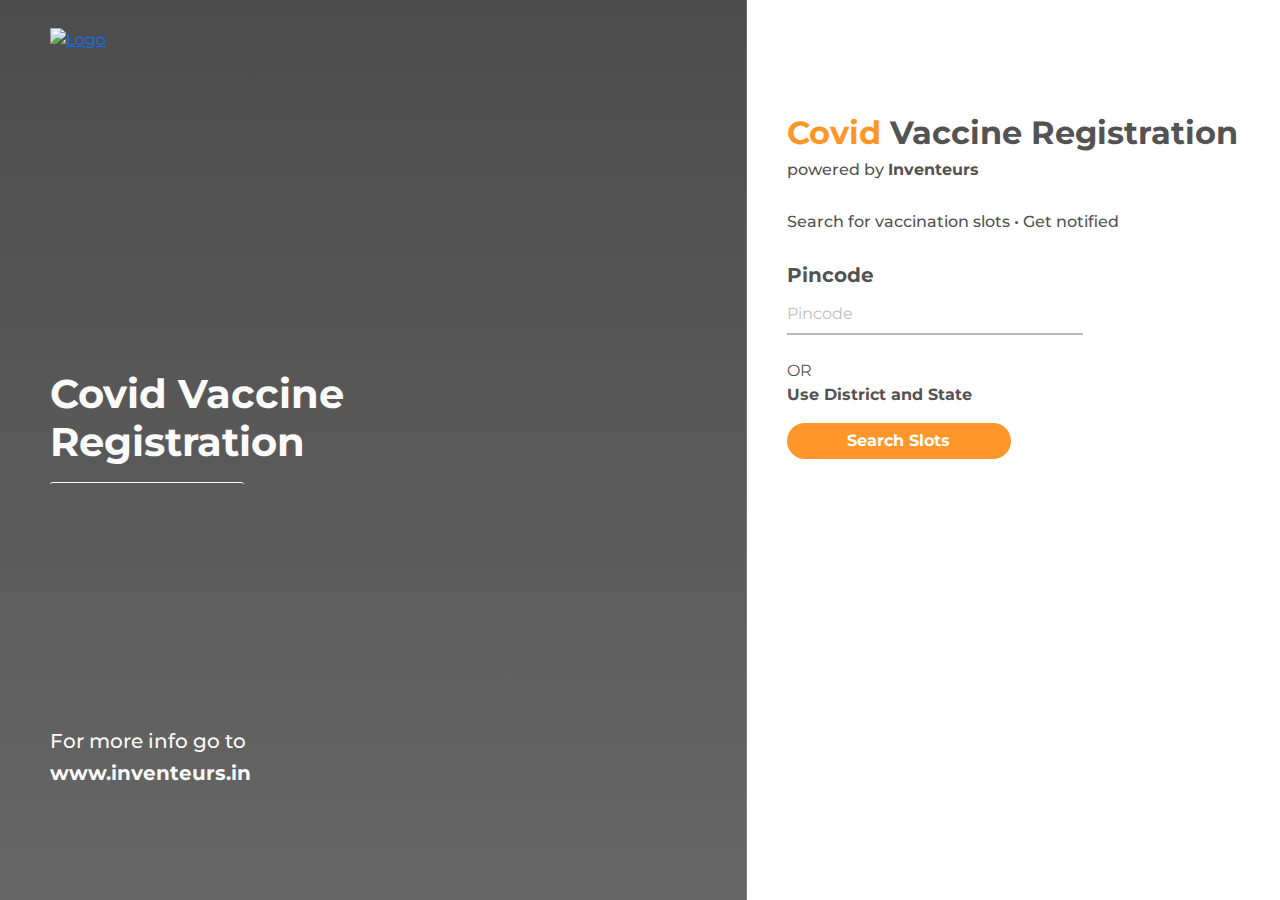
==== public/index.html @ efff8d2d "State_result_working" ====
<!DOCTYPE html>
<html lang="en">
<head>
    <meta charset="UTF-8">
    <meta http-equiv="X-UA-Compatible" content="IE=edge">
    <meta name="viewport" content="width=device-width, initial-scale=1.0">
    <title>CheckforVaccine</title>
    <link rel="stylesheet" href="./index.css">
    <!-- BOOTSTRAP -->
    <link href="https://cdn.jsdelivr.net/npm/bootstrap@5.0.0/dist/css/bootstrap.min.css" rel="stylesheet">
    <script src="https://cdn.jsdelivr.net/npm/@popperjs/core@2.9.2/dist/umd/popper.min.js"></script>
    <script src="https://cdn.jsdelivr.net/npm/bootstrap@5.0.0/dist/js/bootstrap.min.js"></script>
    <!-- FONTS -->
    <link rel="preconnect" href="https://fonts.gstatic.com">
    <link href="https://fonts.googleapis.com/css2?family=Montserrat:wght@400;700&display=swap" rel="stylesheet">
    <script src="https://ajax.googleapis.com/ajax/libs/jquery/3.5.1/jquery.min.js"></script>
    <script src="./index.js" defer></script>
    <!-- FONT KIT -->
    <script src="https://kit.fontawesome.com/d94e9b5196.js" crossorigin="anonymous"></script>
</head>
<body>
    
        <div class="row g-0" id="aa">
            <div class="col-sm-12 col-md-5 col-lg-7  abc">
                <div class="clogo">
                    <a href="www.inventeurs.in">
                        <img src="./inventeurs.svg" alt="Logo">
                    </a>
                </div>
                <div class="ctext">
                    <h1>Covid Vaccine <br>Registration</h1>
                    <hr>
                </div>
                <div class="cinfo">
                    <h5>For more info go to</h5>
                    <h5 ><a id="webid" href="www.inventeurs.in">www.inventeurs.in</a></h5>
                </div>
            </div>
            <div class="col-sm-12 col-md-7 col-lg-5">
                <div class="detail-box">
                    <div class="heading">
                        <div id="backshow" style="display: none;">
                            <a href="./index.html" style="text-decoration: none; color: #535353;"><span><i class="fas fa-arrow-left" style="font-size: 25px; margin-right: 15px;"></i></span></a>
                        </div>
                        <br>
                        <h2><span style="color:#FF9629">Covid</span> Vaccine Registration</h2>
                        <h6>powered by <b>Inventeurs</b></h6>
                        <br>
                        <h6 id="e1">Search for vaccination slots • Get notified</h6>
                        
                        
                    </div>

                    <div id="show" style="display: none;" >
                        
                        <div class="r-uti">
                            <!-- <a href="./index.html" style="text-decoration: none; color: #535353;"><span><i class="fas fa-arrow-left" style="font-size: 25px; margin-right: 15px;"></i></span></a>
                            <br><br> -->
                            <div id="myDIV">
                                <button type="button" class="filter mr-4 mb-3" href="#">18-44</button>
                                <button type="button" class="filter mr-4 mb-3" href="#">45+</button>
                                <button type="button" class="filter mr-4 mb-3" href="#">Covaxin</button>
                                <button type="button" class="filter mb-3" href="#">Covishield</button>
                            </div>
                        
                        </div>

                    </div>

                    <div id="hide">
                        
                        <div class="formm" id="f2">
                            <div class="f-sec justify-content-center">
                                <h5>Pincode</h5>
                                <div class="justify-content-center">
    
                                    <input id="pinc" type="number" placeholder="Pincode" name="Pincode">
                                </div>
                            </div>
                            
                             <!-- ---------------FOR NO SLOTS------------------ -->
                             <div id="warn" style="display: none;">
                                
                                <p style="font-size: 0.8em; margin-bottom: 0;"><i class="fas fa-times-circle" style="color: #ef4437; margin-right: 10px;"></i>No Slots Available for this pincode.</p>
                                
                            </div>
                            <div id="noti" style="display: none;" onclick="detail()">
                                
                                <p style="font-size: 0.8em; margin-bottom: 0;"><i class="fas fa-bell" style="color: #1565c0; margin-right: 10px;"></i>Notify me when a slot opens up.<i class="fas fa-arrow-right" style="margin-left: 10%;"></i></p>
                                
                            </div>
                            <!-- ------------------------FOR COLLECTING USER INFO--------------------- -->
                            <!-- <div id="info">
                                
                            </div> -->
                            <!-- ---------------------  -->
                            <div class="or">
                            OR
                            <br>
                                <a href="state.html" class="lin">
                                    <b>
                                        Use District and State 
                                    </b>
                                    
                                </a>
                            
                            </div>
                        
                        </div>
                        <div class="d-grid">
                            <button class="btn  cbtn" type="submit" id="search" onclick="test()">Search Slots</button>
                        </div>

                    </div>
                </div>
            </div>
        </div>

        <!-- jQuery first, then Popper.js, then Bootstrap JS -->
    <script src="https://code.jquery.com/jquery-3.1.1.min.js"></script>
    <script>
        function popup(){
            var popp = document.getElementById(f2);
            popp.classList.toggle("show");
        }
        var input = document.getElementById("pinc");
        input.addEventListener("keyup", function(event) {   
        if (event.keyCode === 13) {
        event.preventDefault();
        document.getElementById("search").click();
        }
        });

        // --------------FOR FILTERS BUTTON-----------
        var header = document.getElementById("myDIV");
        var btns = header.getElementsByClassName("filter");
        for (var i = 0; i < btns.length; i++) {
            btns[i].addEventListener("click", function() {
            var current = document.getElementsByClassName("active");
            if (current.length > 0) { 
                current[0].className = current[0].className.replace(" active", "");
            }
        this.className += " active";
        });
}

    </script>
    <!-- <script src="https://code.jquery.com/jquery-3.3.1.min.js" integrity="sha384-q8i/X+965DzO0rT7abK41JStQIAqVgRVzpbzo5smXKp4YfRvH+8abtTE1Pi6jizo" crossorigin="anonymous"></script> -->
    <script src="https://cdnjs.cloudflare.com/ajax/libs/popper.js/1.14.7/umd/popper.min.js" integrity="sha384-UO2eT0CpHqdSJQ6hJty5KVphtPhzWj9WO1clHTMGa3JDZwrnQq4sF86dIHNDz0W1" crossorigin="anonymous"></script>
    <script src="https://stackpath.bootstrapcdn.com/bootstrap/4.3.1/js/bootstrap.min.js" integrity="sha384-JjSmVgyd0p3pXB1rRibZUAYoIIy6OrQ6VrjIEaFf/nJGzIxFDsf4x0xIM+B07jRM" crossorigin="anonymous"></script>
        <script src="https://www.gstatic.com/firebasejs/8.6.0/firebase-app.js"></script>
        <script src="https://www.gstatic.com/firebasejs/8.6.0/firebase-auth.js"></script>
        <script src="https://www.gstatic.com/firebasejs/8.6.0/firebase-database.js"></script>
        <script src="https://www.gstatic.com/firebasejs/8.6.0/firebase-storage.js"></script>
        <script src="./index.js"></script>
</body>
</html>
---- public/index.css ----
@import url('https://fonts.googleapis.com/css2?family=Montserrat:wght@400;700&display=swap');

body {
    background-color: #FAFAFA;
    background-position: center;
    background-repeat: no-repeat;
    background-size: cover;
    /* overflow-y: hidden;
    overflow-x: hidden;  */
    width: 100vw;
    height: 100vh;
    font-family: 'Montserrat', sans-serif !important;
}

#aa{
    height: 100vh;
}

.abc{
    background-image: linear-gradient(rgba(0, 0, 0, 0.7), rgba(0, 0, 0, 0.6)), url("./a1.jpg");
    background-position: center;
    background-repeat: no-repeat;
    background-size: cover;
    height: 100vh;
}
.or{
    margin-top: 1em;
    color: #535353;
}
/* ---------------------------------------RIGHT DIV----------------------------------- */
.detail-box{
    background-image: url(./abc.png);
    height: 100vh;
    width: 100%;
    background-color: #fff;
    border-radius: 0;
    color: white;
    margin: 0 auto;
    padding-top: 10vh;
}

.heading{
    /* padding-top: 1.5em; */
    padding-bottom: 1em;
    color: #535353;
    padding-left: 7.5%;
}
.lin{
    text-decoration: none;
    color:#535353;
}
.lin:hover{
    color: #FF9629;
}
.heading h2{
    font-weight: 700;
}
datalist{
    background-color: #fafafa;
}
.formm{
    /* padding-left: 3em; */
    align-content: center;
    padding-left: 7.5%;
}

.f-sec{
    padding-top: 0.5em;
    padding-bottom: 0.5em;
    
}

.f-sec h5{
    font-weight: 700;
    color: #535353;
}

.f-sec input[type=text]{
    background-color: transparent;
    border: none;
    border-bottom: 2px solid #B9B9B9;
    padding-left: 0px;
    color: #535353;
    width: 60%;
    height: 2.5em;
}
.f-sec input[type=text]:focus{
    background-color: transparent;
    border: none;
    border-bottom: 2px solid #FF9629;
    padding-left: 0px;
    color: #535353;
    width: 60%;
    height: 2.5em;
    -moz-appearance: textfield;
    outline: none;
}

.f-sec input[type=number]{
    background-color: transparent;
    border: none;
    border-bottom: 2px solid #B9B9B9;
    padding-left: 0px;
    color: #535353;
    width: 60%;
    height: 2.5em;
    -moz-appearance: textfield;
}
.f-sec input[type=number]:focus{
    background-color: transparent;
    border: none;
    border-bottom: 2px solid #FF9629;
    padding-left: 0px;
    color: #535353;
    width: 60%;
    height: 2.5em;
    -moz-appearance: textfield;
    outline: none;
}
.ctrbtn{
    display: flex;
    justify-content: center;
}
.f-sec #btn1{
    width: 8em;
    border-radius: 50px;
}

.f-sec #btn2{
    margin-left: 2.5em;
    width: 8em;
    border-radius: 50px;
}

.f-sec #btn3{
    width: 8em;
    border-radius: 50px;
}

.f-sec #btn4{
    margin-left: 2.5em;
    width: 8em;
    border-radius: 50px;
}

#search{
    border-radius: 50px;
    margin-top: 1em;
    width: 14em;
    font-weight: 700;
    background-color: #FF9629;
    color: white;
    border: none;
    box-shadow: none;
}
#search:hover{
    background-color: #f38e21;
    box-shadow: none;
}

.f-sec .cbtn{
    border: none;
    background-color: #6B6974;
    box-shadow: none;
    color: white;
}
 .f-sec .cbtn:hover{
    border: none;
    background-color: #656469;
    color: white;
}

 .f-sec .cbtn:focus{
    border: none;
    box-shadow: none;
    background-color: #FF9629;
    color: white;
    outline: none;

}
.ctext .cbtn{
    border: none;
    background-color: #6B6974;
    box-shadow: none;
    color: white;
    border-radius: 50px;
}
 .ctext .cbtn:hover{
    border: none;
    background-color: #656469;
    color: white;
    border-radius: 50px;
}
 .ctext .cbtn:focus{
    border: none;
    box-shadow: none;
    background-color: #FF9629;
    color: white;
    outline: none;
     border-radius: 50px;

}
 .f-sec .cbtn2{
    border: none;
    background-color: #6B6974;
    box-shadow: none;
    color: white;
}
 .f-sec .cbtn2:hover{
    border: none;
    background-color: #656469;
    color: white;
}

 .f-sec .cbtn2:focus{
    border: none;
    box-shadow: none;
    background-color: #FF9629;
    color: white;
    outline: none;

}

#show{
    overflow-y: scroll;
    overflow-x: hidden;
    height: 60vh;
}
#hide{
    overflow-y:scroll;
    
}
.r-uti{
    margin-left: 7.5%;
}

.filter{
    color: #535353;
    border: 1px solid #FF9629;
    background-color: transparent;
    padding: .5rem 1rem;
    font-size: 1rem;
    border-radius: 5px;
}
.filter:hover, .active{
    background-color: #FF9629;
    color: white;
}
/* ----------------------------------------------------LEFT DIV------------------------------------------- */

  .clogo{
      width: 100px;
      height: 100px;
      margin-left: 50px;
      padding-top: 3vh;
  }

  .ctext{
      padding-top: 30vh;
      margin-left: 50px;
      color: #Fafafa;
  }
  .ctext h1{
    font-weight: 700;
  }
  .ctext hr{
    width: 194px;
    opacity: 1;
  }
  .ctext hr:not([size]) {
    height: 6px;
    border-radius: 1000px;
}

.cinfo{
    /* font-size: 2em; */
    margin-left: 50px;
    padding-top: 25vh;
    padding-bottom: 10px;
    color: #fafafa;
}
#webid{
    font-weight: 700;
    text-decoration: none;
    color: #fafafa;
}

#webid:hover{
    color: #FF9629;
    font-weight: 700;
    text-decoration: none;
}
.popup{
  position: fixed;
	top: 100%;
  width: 100%;
  height: 100%;
  z-index: 10001;
}
.popup.active{
  top:0;
  background-color: rgba(3, 3, 3, 0.98); 
  transition: background-color .6s ,opacity .6s;
}
.d-grid{
    padding-left: 7.5%;
}

/* ---------------------------------------MEDIA QUERY------------------------------------------------------------------- */

@media only screen and (max-width: 764px)
{
    .abc{
        display: none;
    }
    
    .heading,.formm,.d-grid{
        padding-left: 12%;
    }
    #crd-cont{
        margin-left: 12%;
    }
    .card-cont .l-card{
        
        border-radius: 1em 1em 0 0;
        /* margin-left: 12%; */
    }
    
    .card-cont .card-body{
        
        border-radius: 0 0 1em 1em;
    }
}


/* -------------------------------------------Warning------------------------------------------------------- */

#warn{
    margin-top: 1em;
    background-color: #fff1f0;
    border: 1px solid #ffa39e;
    color: #535353;
    width: 60%;
    padding: 1em;
    border-radius: 5px;
}
#noti{
    margin-top: 1em;
    background-color: #1565c01a;
    border: 1px solid #1565c0;
    color: #535353;
    width: 60%;
    padding: 1em;
    border-radius: 5px;
    cursor: pointer;
}


/* --------------------------------------------FOR NEWPAGE CARDS-------------------------------------- */

.card-cont{
    /* background-color: white; */
    /* color: black; */
    width: 90%;
    margin-left: 7.5%;
    cursor: pointer;
}

.l-card{
    background-color: #FF9629;
    text-align: center;
    padding: 1em;
    /* height: 100%; */
    border-radius: 1em 0 0 1em;
    color: white;
}

.card-body{
    color: #535353;
    background-color: #FFECD2;
    border-radius: 0 1em 1em 0;
    position: relative;
}

.card-body .slots span{
    border: 2px solid #FF9629;
    padding: 5px 15px;
    font-size: 0.7em;
    border-radius: 5px;
    width: 100px;
}

/* .box{
    display: flex;
    width: 392px;
    height: 283px;
    box-shadow: 0 1px 3px rgb(0 0 0 / 12%), 0 1px 2px rgb(0 0 0 / 24%);
    transition: all 0.3s cubic-bezier(.25,.8,.25,1);
    border-radius: 2rem;
    margin: 5px;
    justify-content: center;
    background-color: #FFECD2;
  } */
  .disp{
      justify-content: center;
  }
  .price{
      position: absolute;
      top: 17px;
      right: 25px;
  }
/* ---------------------------DROPDOWN FOR STATES-------------------------- */

input datalist {
    background: #fafafa;
    color: #535353;
    margin-left: auto;
    margin-right: auto;
    padding: 10px;
}

/* ----------------------------------------EXTRA---------------------------------------------------------------------- */

::placeholder { /* Chrome, Firefox, Opera, Safari 10.1+ */
    color: #BFBFBF;
    opacity: 1; /* Firefox */
  }
  
  :-ms-input-placeholder { /* Internet Explorer 10-11 */
    color: #BFBFBF;
  }
  
  ::-ms-input-placeholder { /* Microsoft Edge */
    color: #BFBFBF
  }

  /*---------------------------------- FOR PINCODE */
input::-webkit-outer-spin-button,
input::-webkit-inner-spin-button {
  -webkit-appearance: none;
  margin: 0;
}

/* ------------------------------FOR SCROLLBAR  */
/* width */
::-webkit-scrollbar {
    width: 8px;
  }
  
  /* Track */
  ::-webkit-scrollbar-track {
    background: #f1f1f1; 
  }
   
  /* Handle */
  ::-webkit-scrollbar-thumb {
    background: #888; 
  }
  
  /* Handle on hover */
  ::-webkit-scrollbar-thumb:hover {
    background: #555; 
  }
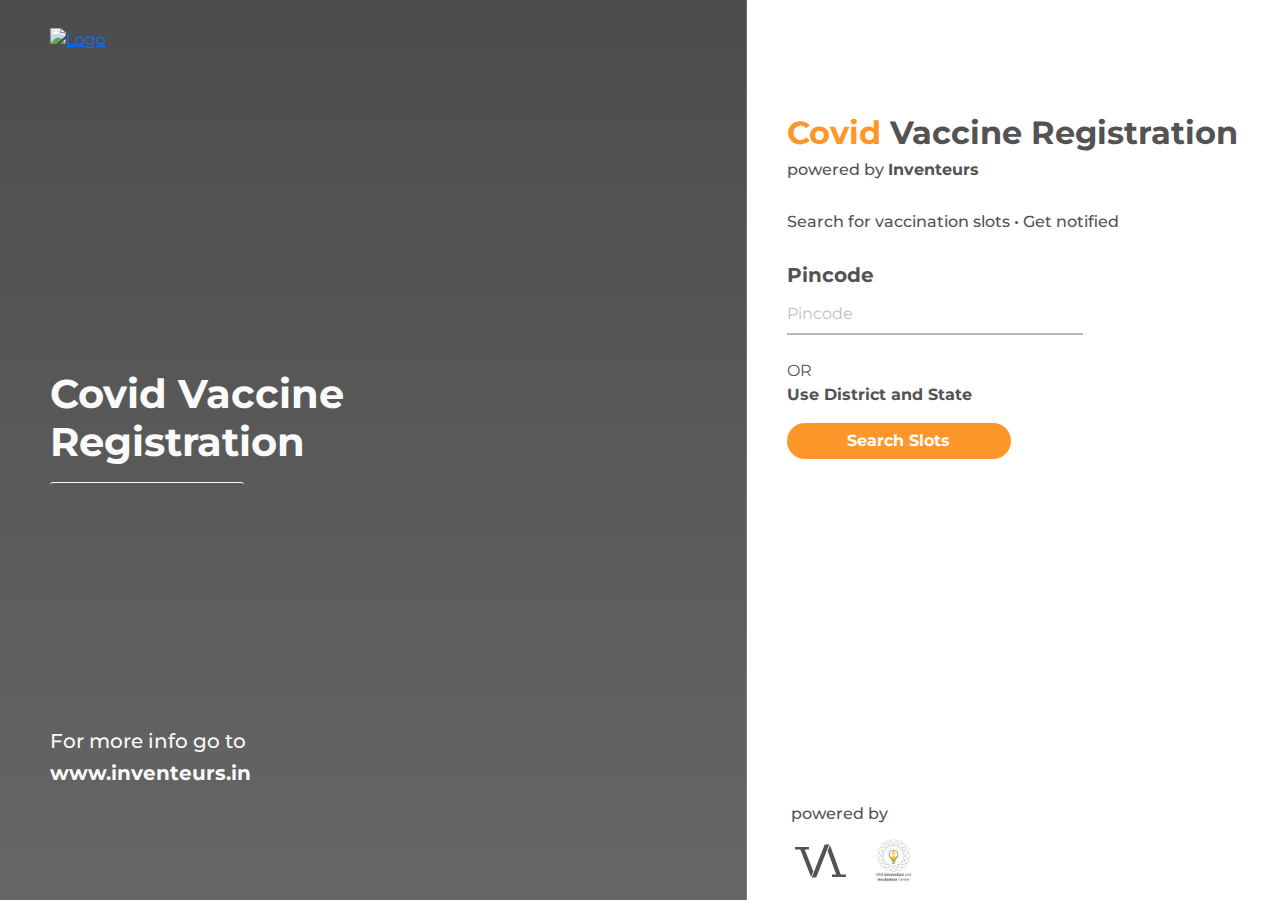
==== commit 96984925: "Added Logos & and other minor changes" ====
--- a/public/index.html
+++ b/public/index.html
@@ -1,5 +1,6 @@
 <!DOCTYPE html>
 <html lang="en">
+
 <head>
     <meta charset="UTF-8">
     <meta http-equiv="X-UA-Compatible" content="IE=edge">
@@ -18,140 +19,161 @@
     <!-- FONT KIT -->
     <script src="https://kit.fontawesome.com/d94e9b5196.js" crossorigin="anonymous"></script>
 </head>
+
 <body>
-    
-        <div class="row g-0" id="aa">
-            <div class="col-sm-12 col-md-5 col-lg-7  abc">
-                <div class="clogo">
-                    <a href="www.inventeurs.in">
-                        <img src="./inventeurs.svg" alt="Logo">
-                    </a>
+
+    <div class="row g-0" id="aa">
+        <div class="col-sm-12 col-md-5 col-lg-7  abc">
+            <div class="clogo">
+                <a href="https://www.inventeurs.in/">
+                    <img src="./inventeurs.svg" alt="Logo">
+                </a>
+            </div>
+            <div class="ctext">
+                <h1>Covid Vaccine <br>Registration</h1>
+                <hr>
+            </div>
+            <div class="cinfo">
+                <h5>For more info go to</h5>
+                <h5><a id="webid" href="https://www.inventeurs.in">www.inventeurs.in</a></h5>
+            </div>
+        </div>
+        <div class="col-sm-12 col-md-7 col-lg-5">
+            <div class="detail-box">
+                <div class="heading">
+                    <div id="backshow" style="display: none;">
+                        <a href="./index.html" style="text-decoration: none; color: #535353;"><span><i
+                                    class="fas fa-arrow-left"
+                                    style="font-size: 25px; margin-right: 15px;"></i></span></a>
+                    </div>
+                    <br>
+                    <h2><span style="color:#FF9629">Covid</span> Vaccine Registration</h2>
+                    <h6>powered by <b>Inventeurs</b></h6>
+                    <br>
+                    <h6 id="e1">Search for vaccination slots • Get notified</h6>
+
+
                 </div>
-                <div class="ctext">
-                    <h1>Covid Vaccine <br>Registration</h1>
-                    <hr>
-                </div>
-                <div class="cinfo">
-                    <h5>For more info go to</h5>
-                    <h5 ><a id="webid" href="www.inventeurs.in">www.inventeurs.in</a></h5>
-                </div>
-            </div>
-            <div class="col-sm-12 col-md-7 col-lg-5">
-                <div class="detail-box">
-                    <div class="heading">
-                        <div id="backshow" style="display: none;">
-                            <a href="./index.html" style="text-decoration: none; color: #535353;"><span><i class="fas fa-arrow-left" style="font-size: 25px; margin-right: 15px;"></i></span></a>
-                        </div>
-                        <br>
-                        <h2><span style="color:#FF9629">Covid</span> Vaccine Registration</h2>
-                        <h6>powered by <b>Inventeurs</b></h6>
-                        <br>
-                        <h6 id="e1">Search for vaccination slots • Get notified</h6>
-                        
-                        
-                    </div>
 
-                    <div id="show" style="display: none;" >
-                        
-                        <div class="r-uti">
-                            <!-- <a href="./index.html" style="text-decoration: none; color: #535353;"><span><i class="fas fa-arrow-left" style="font-size: 25px; margin-right: 15px;"></i></span></a>
+                <div id="show" style="display: none;">
+
+                    <div class="r-uti">
+                        <!-- <a href="./index.html" style="text-decoration: none; color: #535353;"><span><i class="fas fa-arrow-left" style="font-size: 25px; margin-right: 15px;"></i></span></a>
                             <br><br> -->
-                            <div id="myDIV">
-                                <button type="button" class="filter mr-4 mb-3" href="#">18-44</button>
-                                <button type="button" class="filter mr-4 mb-3" href="#">45+</button>
-                                <button type="button" class="filter mr-4 mb-3" href="#">Covaxin</button>
-                                <button type="button" class="filter mb-3" href="#">Covishield</button>
-                            </div>
-                        
+                        <div id="myDIV">
+                            <button type="button" class="filter mr-4 mb-3" href="#">18-44</button>
+                            <button type="button" class="filter mr-4 mb-3" href="#">45+</button>
+                            <button type="button" class="filter mr-4 mb-3" href="#">Covaxin</button>
+                            <button type="button" class="filter mb-3" href="#">Covishield</button>
                         </div>
 
                     </div>
 
-                    <div id="hide">
-                        
-                        <div class="formm" id="f2">
-                            <div class="f-sec justify-content-center">
-                                <h5>Pincode</h5>
-                                <div class="justify-content-center">
-    
-                                    <input id="pinc" type="number" placeholder="Pincode" name="Pincode">
-                                </div>
+                </div>
+
+                <div id="hide">
+
+                    <div class="formm" id="f2">
+                        <div class="f-sec justify-content-center">
+                            <h5>Pincode</h5>
+                            <div class="justify-content-center">
+
+                                <input id="pinc" type="number" placeholder="Pincode" name="Pincode">
                             </div>
-                            
-                             <!-- ---------------FOR NO SLOTS------------------ -->
-                             <div id="warn" style="display: none;">
-                                
-                                <p style="font-size: 0.8em; margin-bottom: 0;"><i class="fas fa-times-circle" style="color: #ef4437; margin-right: 10px;"></i>No Slots Available for this pincode.</p>
-                                
-                            </div>
-                            <div id="noti" style="display: none;" onclick="detail()">
-                                
-                                <p style="font-size: 0.8em; margin-bottom: 0;"><i class="fas fa-bell" style="color: #1565c0; margin-right: 10px;"></i>Notify me when a slot opens up.<i class="fas fa-arrow-right" style="margin-left: 10%;"></i></p>
-                                
-                            </div>
-                            <!-- ------------------------FOR COLLECTING USER INFO--------------------- -->
-                            <!-- <div id="info">
+                        </div>
+
+                        <!-- ---------------FOR NO SLOTS------------------ -->
+                        <div id="warn" style="display: none;">
+
+                            <p style="font-size: 0.8em; margin-bottom: 0;"><i class="fas fa-times-circle"
+                                    style="color: #ef4437; margin-right: 10px;"></i>No Slots Available for this pincode.
+                            </p>
+
+                        </div>
+                        <div id="noti" style="display: none;" onclick="detail()">
+
+                            <p style="font-size: 0.8em; margin-bottom: 0;"><i class="fas fa-bell"
+                                    style="color: #1565c0; margin-right: 10px;"></i>Notify me when a slot opens up.<i
+                                    class="fas fa-arrow-right" style="margin-left: 10%;"></i></p>
+
+                        </div>
+                        <!-- ------------------------FOR COLLECTING USER INFO--------------------- -->
+                        <!-- <div id="info">
                                 
                             </div> -->
-                            <!-- ---------------------  -->
-                            <div class="or">
+                        <!-- ---------------------  -->
+                        <div class="or">
                             OR
                             <br>
-                                <a href="state.html" class="lin">
-                                    <b>
-                                        Use District and State 
-                                    </b>
-                                    
-                                </a>
-                            
-                            </div>
-                        
-                        </div>
-                        <div class="d-grid">
-                            <button class="btn  cbtn" type="submit" id="search" onclick="test()">Search Slots</button>
+                            <a href="state.html" class="lin">
+                                <b>
+                                    Use District and State
+                                </b>
+
+                            </a>
+
                         </div>
 
                     </div>
+                    <div class="d-grid">
+                        <button class="btn  cbtn" type="submit" id="search" onclick="test()">Search Slots</button>
+                    </div>
+
+                </div>
+                <div id="siic">
+                    <h6>powered by</h6>
+                    <a href="https://www.inventeurs.in/">
+                        <img src="./inven.svg" alt="">
+                    </a>
+                    <a href="">
+                        <img style="margin-left: 10px;" src="./Siic.png" alt="">
+                    </a>
                 </div>
             </div>
         </div>
+    </div>
 
-        <!-- jQuery first, then Popper.js, then Bootstrap JS -->
+    <!-- jQuery first, then Popper.js, then Bootstrap JS -->
     <script src="https://code.jquery.com/jquery-3.1.1.min.js"></script>
     <script>
-        function popup(){
+        function popup() {
             var popp = document.getElementById(f2);
             popp.classList.toggle("show");
         }
         var input = document.getElementById("pinc");
-        input.addEventListener("keyup", function(event) {   
-        if (event.keyCode === 13) {
-        event.preventDefault();
-        document.getElementById("search").click();
-        }
+        input.addEventListener("keyup", function (event) {
+            if (event.keyCode === 13) {
+                event.preventDefault();
+                document.getElementById("search").click();
+            }
         });
 
         // --------------FOR FILTERS BUTTON-----------
         var header = document.getElementById("myDIV");
         var btns = header.getElementsByClassName("filter");
         for (var i = 0; i < btns.length; i++) {
-            btns[i].addEventListener("click", function() {
-            var current = document.getElementsByClassName("active");
-            if (current.length > 0) { 
-                current[0].className = current[0].className.replace(" active", "");
-            }
-        this.className += " active";
-        });
-}
+            btns[i].addEventListener("click", function () {
+                var current = document.getElementsByClassName("active");
+                if (current.length > 0) {
+                    current[0].className = current[0].className.replace(" active", "");
+                }
+                this.className += " active";
+            });
+        }
 
     </script>
     <!-- <script src="https://code.jquery.com/jquery-3.3.1.min.js" integrity="sha384-q8i/X+965DzO0rT7abK41JStQIAqVgRVzpbzo5smXKp4YfRvH+8abtTE1Pi6jizo" crossorigin="anonymous"></script> -->
-    <script src="https://cdnjs.cloudflare.com/ajax/libs/popper.js/1.14.7/umd/popper.min.js" integrity="sha384-UO2eT0CpHqdSJQ6hJty5KVphtPhzWj9WO1clHTMGa3JDZwrnQq4sF86dIHNDz0W1" crossorigin="anonymous"></script>
-    <script src="https://stackpath.bootstrapcdn.com/bootstrap/4.3.1/js/bootstrap.min.js" integrity="sha384-JjSmVgyd0p3pXB1rRibZUAYoIIy6OrQ6VrjIEaFf/nJGzIxFDsf4x0xIM+B07jRM" crossorigin="anonymous"></script>
-        <script src="https://www.gstatic.com/firebasejs/8.6.0/firebase-app.js"></script>
-        <script src="https://www.gstatic.com/firebasejs/8.6.0/firebase-auth.js"></script>
-        <script src="https://www.gstatic.com/firebasejs/8.6.0/firebase-database.js"></script>
-        <script src="https://www.gstatic.com/firebasejs/8.6.0/firebase-storage.js"></script>
-        <script src="./index.js"></script>
+    <script src="https://cdnjs.cloudflare.com/ajax/libs/popper.js/1.14.7/umd/popper.min.js"
+        integrity="sha384-UO2eT0CpHqdSJQ6hJty5KVphtPhzWj9WO1clHTMGa3JDZwrnQq4sF86dIHNDz0W1"
+        crossorigin="anonymous"></script>
+    <script src="https://stackpath.bootstrapcdn.com/bootstrap/4.3.1/js/bootstrap.min.js"
+        integrity="sha384-JjSmVgyd0p3pXB1rRibZUAYoIIy6OrQ6VrjIEaFf/nJGzIxFDsf4x0xIM+B07jRM"
+        crossorigin="anonymous"></script>
+    <script src="https://www.gstatic.com/firebasejs/8.6.0/firebase-app.js"></script>
+    <script src="https://www.gstatic.com/firebasejs/8.6.0/firebase-auth.js"></script>
+    <script src="https://www.gstatic.com/firebasejs/8.6.0/firebase-database.js"></script>
+    <script src="https://www.gstatic.com/firebasejs/8.6.0/firebase-storage.js"></script>
+    <script src="./index.js"></script>
 </body>
+
 </html>--- a/public/index.css
+++ b/public/index.css
@@ -246,6 +246,20 @@
     background-color: #FF9629;
     color: white;
 }
+
+#siic{
+    position: absolute;
+    color: #535353;
+    bottom: 10px;
+    padding-left:  3.5%;
+}
+#siic img{
+    height: 12%;
+    width: 12%;
+}
+#siic a{
+    text-decoration: none;
+}
 /* ----------------------------------------------------LEFT DIV------------------------------------------- */
 
   .clogo{
@@ -329,6 +343,9 @@
     .card-cont .card-body{
         
         border-radius: 0 0 1em 1em;
+    }
+    #siic{
+        padding-left: 11.5%;
     }
 }
 
@@ -411,14 +428,26 @@
   }
 /* ---------------------------DROPDOWN FOR STATES-------------------------- */
 
-input datalist {
-    background: #fafafa;
-    color: #535353;
-    margin-left: auto;
-    margin-right: auto;
-    padding: 10px;
-}
-
+#statelist {
+    border: 0;
+    border-bottom: 2px solid #FF9629;
+    color: #555555;
+    width: 60%;
+    padding: 5px;
+    background-color: transparent;
+}
+#tbody1{
+    border: 0;
+    border-bottom: 2px solid #FF9629;
+    color: #555555;
+    width: 60%;
+    background-color: transparent;
+    padding: 5px;
+}
+option {
+   background-color: #FAFAFA;
+   color: #535353;
+}
 /* ----------------------------------------EXTRA---------------------------------------------------------------------- */
 
 ::placeholder { /* Chrome, Firefox, Opera, Safari 10.1+ */
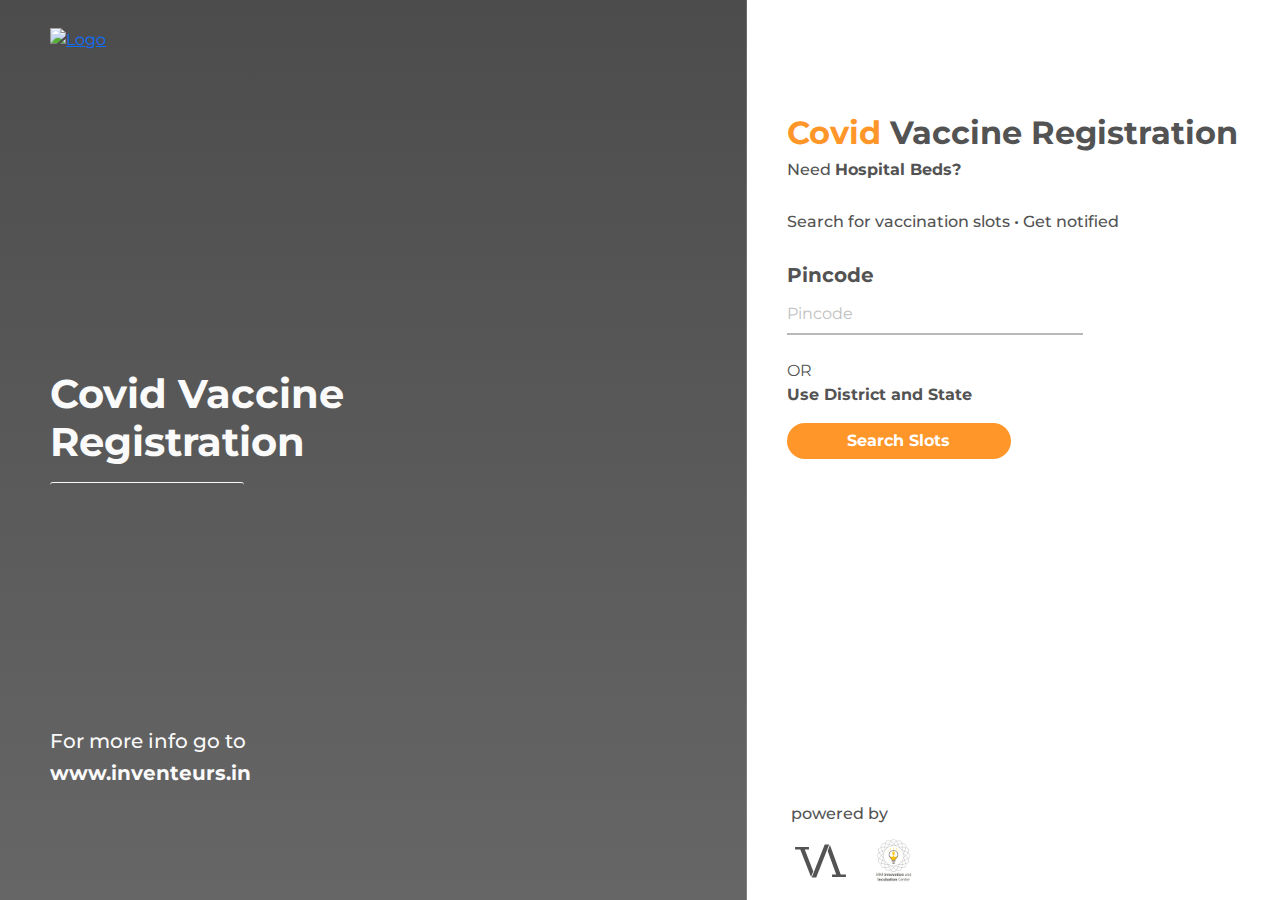
==== commit acb14480: "Added Beds Pages" ====
--- a/public/index.html
+++ b/public/index.html
@@ -48,7 +48,7 @@
                     </div>
                     <br>
                     <h2><span style="color:#FF9629">Covid</span> Vaccine Registration</h2>
-                    <h6>powered by <b>Inventeurs</b></h6>
+                    <h6>Need <a id="link-all" href="./Hospital-beds-pincode.html"><b>Hospital Beds?</b></a></h6>
                     <br>
                     <h6 id="e1">Search for vaccination slots • Get notified</h6>
 
--- a/public/index.css
+++ b/public/index.css
@@ -248,6 +248,7 @@
 }
 
 #siic{
+    background-color: transparent;
     position: absolute;
     color: #535353;
     bottom: 10px;
@@ -371,6 +372,16 @@
     border-radius: 5px;
     cursor: pointer;
 }
+#done{
+    margin-top: 1em;
+    background-color: #15c0231a;
+    border: 1px solid #00c400;
+    color: #535353;
+    width: 60%;
+    padding: 1em;
+    border-radius: 5px;
+    cursor: pointer;
+}
 
 
 /* --------------------------------------------FOR NEWPAGE CARDS-------------------------------------- */
@@ -489,4 +500,14 @@
   /* Handle on hover */
   ::-webkit-scrollbar-thumb:hover {
     background: #555; 
-  }+  }
+
+/*--------------------------------LINKS------*/
+#link-all{
+    text-decoration: none;
+    color: #535353;
+}
+#link-all:hover{
+    text-decoration: none;
+    color: #FF9629;
+}